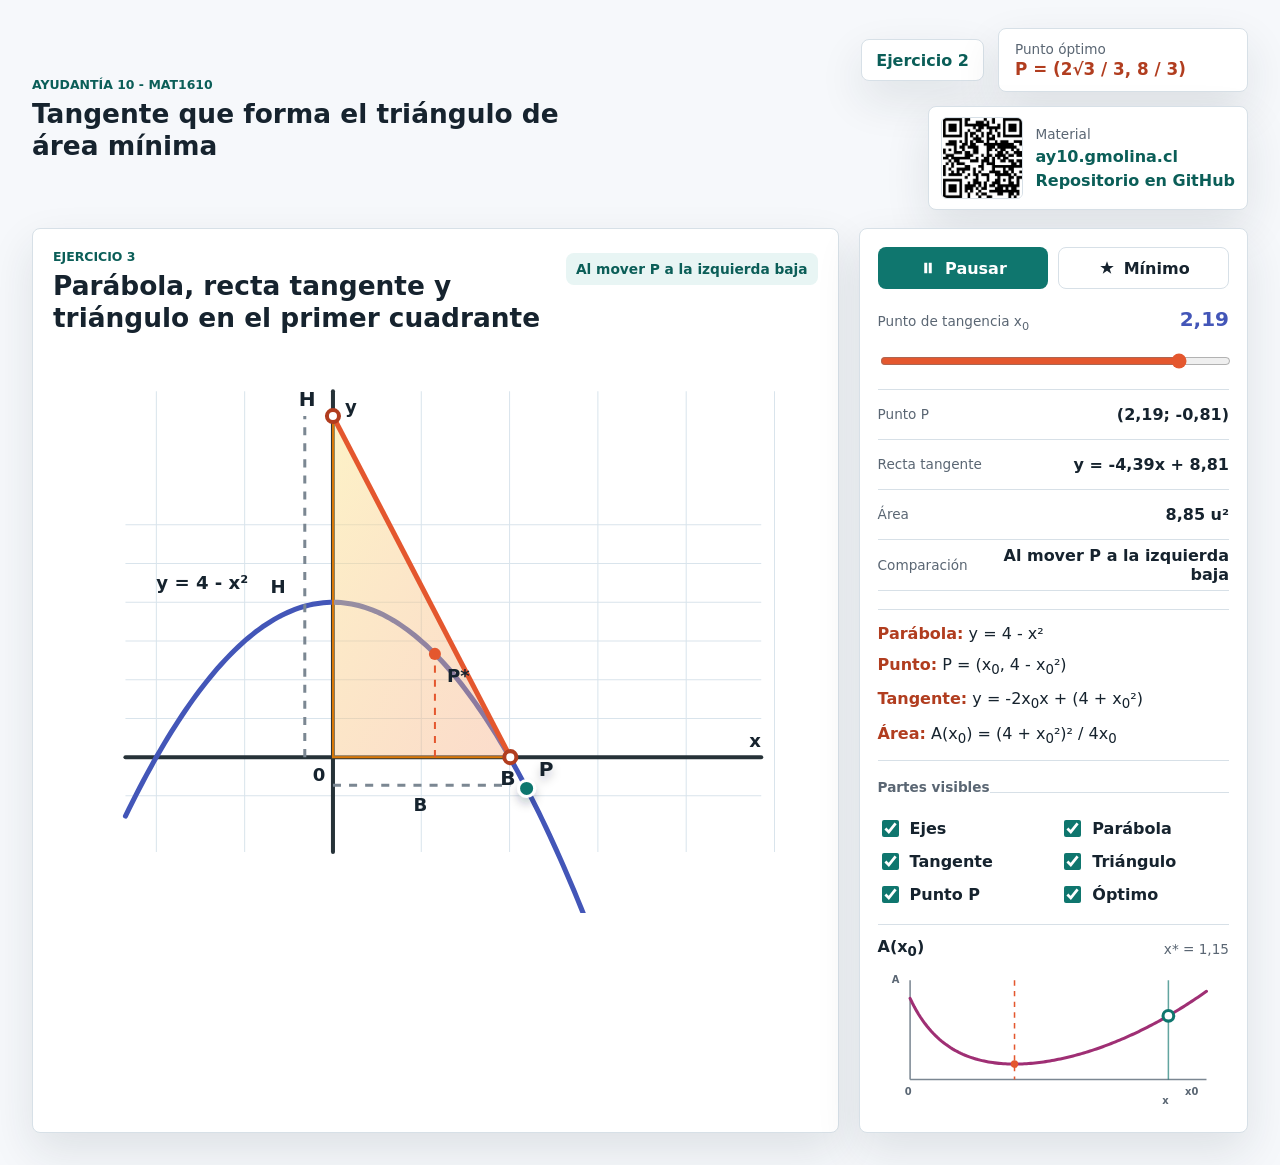
==== ejercicio3.html @ bfb3bd32 "Ejercicio 3" ====
<!doctype html>
<html lang="es">
  <head>
    <meta charset="utf-8">
    <meta name="viewport" content="width=device-width, initial-scale=1">
    <title>Ejercicio 3 | Tangente de area minima</title>
    <link rel="stylesheet" href="styles.css">
  </head>
  <body>
    <header class="topbar">
      <div>
        <p class="eyebrow">Ayudant&iacute;a 10 - MAT1610</p>
        <h1>Tangente que forma el tri&aacute;ngulo de &aacute;rea m&iacute;nima</h1>
      </div>
      <div class="topbar-actions">
        <a class="nav-link" href="index.html">Ejercicio 2</a>
        <div class="answer-pill">
          <span>Punto &oacute;ptimo</span>
          <strong>P = (2&radic;3 / 3, 8 / 3)</strong>
        </div>
        <div class="resource-panel" aria-label="Recursos">
          <a class="qr-link" href="https://ay10.gmolina.cl" target="_blank" rel="noopener" aria-label="Abrir ay10.gmolina.cl">
            <img class="qr-code" src="qr.png" alt="QR a ay10.gmolina.cl">
          </a>
          <div class="resource-links">
            <span>Material</span>
            <a href="https://ay10.gmolina.cl" target="_blank" rel="noopener">ay10.gmolina.cl</a>
            <a href="https://github.com/gonzalomolinah/ayudantia-10" target="_blank" rel="noopener">Repositorio en GitHub</a>
          </div>
        </div>
      </div>
    </header>

    <main class="layout">
      <section class="surface stage" aria-labelledby="diagram-title">
        <div class="section-head">
          <div>
            <p class="eyebrow">Ejercicio 3</p>
            <h2 id="diagram-title">Par&aacute;bola, recta tangente y tri&aacute;ngulo en el primer cuadrante</h2>
          </div>
          <p id="motion-state" class="state-label">Explorando tangentes</p>
        </div>

        <svg id="exercise3-diagram" class="math-diagram" viewBox="0 0 760 560" role="img" aria-label="Diagrama animado de la parabola y tangentes que forman triangulos con los ejes">
          <defs>
            <linearGradient id="triangleFill3" x1="0" x2="1" y1="0" y2="1">
              <stop offset="0" stop-color="#fbe58f" stop-opacity="0.5"></stop>
              <stop offset="1" stop-color="#f5a377" stop-opacity="0.38"></stop>
            </linearGradient>
            <filter id="pointShadow3" x="-40%" y="-40%" width="180%" height="180%">
              <feDropShadow dx="0" dy="6" stdDeviation="5" flood-color="#123" flood-opacity="0.22"></feDropShadow>
            </filter>
          </defs>

          <g class="part-grid">
            <path id="grid-lines" d="" class="grid-lines"></path>
          </g>

          <g class="part-axes">
            <line id="axis-x" class="axis-line" x1="0" y1="0" x2="0" y2="0"></line>
            <line id="axis-y" class="axis-line" x1="0" y1="0" x2="0" y2="0"></line>
            <text id="axis-x-label" class="axis-label" x="0" y="0">x</text>
            <text id="axis-y-label" class="axis-label" x="0" y="0">y</text>
            <text id="origin-label" class="axis-label" x="0" y="0">0</text>
          </g>

          <g class="part-parabola">
            <path id="parabola-path" class="parabola-path" d=""></path>
            <text id="parabola-label" class="curve-label" x="0" y="0">y = 4 - x&sup2;</text>
          </g>

          <g class="part-triangle">
            <polygon id="area-triangle" points="" fill="url(#triangleFill3)" stroke="#d97706" stroke-width="2"></polygon>
            <line id="base-guide" class="measure-line" x1="0" y1="0" x2="0" y2="0"></line>
            <line id="height-guide-3" class="measure-line" x1="0" y1="0" x2="0" y2="0"></line>
            <text id="base-label" class="measure-label" x="0" y="0">B</text>
            <text id="height-label-3" class="measure-label" x="0" y="0">H</text>
          </g>

          <g class="part-tangent">
            <line id="tangent-line" class="tangent-line" x1="0" y1="0" x2="0" y2="0"></line>
            <circle id="x-intercept-dot" class="intercept-dot" cx="0" cy="0" r="6"></circle>
            <circle id="y-intercept-dot" class="intercept-dot" cx="0" cy="0" r="6"></circle>
            <text id="x-intercept-label" class="point-label" x="0" y="0">B</text>
            <text id="y-intercept-label" class="point-label" x="0" y="0">H</text>
          </g>

          <g class="part-point" filter="url(#pointShadow3)">
            <circle id="tangent-point" class="current-dot" cx="0" cy="0" r="8"></circle>
            <text id="point-label-3" class="point-label" x="0" y="0">P</text>
          </g>

          <g class="part-optimum">
            <line id="optimum-guide" class="opt-line" x1="0" y1="0" x2="0" y2="0"></line>
            <circle id="optimum-point" class="opt-dot" cx="0" cy="0" r="6"></circle>
            <text id="optimum-label" class="curve-label" x="0" y="0">P*</text>
          </g>
        </svg>
      </section>

      <aside class="surface controls" aria-label="Controles de la animacion del ejercicio 3">
        <div class="control-row">
          <button id="play-toggle-3" class="primary-button" type="button" aria-pressed="true">
            <svg class="icon play-icon" viewBox="0 0 24 24" aria-hidden="true">
              <path d="M8 5v14l11-7z"></path>
            </svg>
            <svg class="icon pause-icon" viewBox="0 0 24 24" aria-hidden="true">
              <path d="M7 5h4v14H7zM13 5h4v14h-4z"></path>
            </svg>
            <span id="play-label-3">Pausar</span>
          </button>
          <button id="min-button" class="ghost-button" type="button">
            <svg class="icon" viewBox="0 0 24 24" aria-hidden="true">
              <path d="M12 3l2.3 6.3H21l-5.4 3.9 2.1 6.5L12 15.6 6.3 19.7l2.1-6.5L3 9.3h6.7z"></path>
            </svg>
            M&iacute;nimo
          </button>
        </div>

        <label class="slider-block" for="x-slider">
          <span>Punto de tangencia x<sub>0</sub></span>
          <strong id="x-value">1,15</strong>
        </label>
        <input id="x-slider" type="range" min="0.45" max="2.45" step="0.01" value="1.15" aria-label="Punto de tangencia x cero">

        <div class="metric-list" aria-live="polite">
          <div>
            <span>Punto P</span>
            <strong id="point-value">(1,15; 2,67)</strong>
          </div>
          <div>
            <span>Recta tangente</span>
            <strong id="line-value">y = -2,31x + 5,33</strong>
          </div>
          <div>
            <span>&Aacute;rea</span>
            <strong id="area-value">6,16 u&sup2;</strong>
          </div>
          <div>
            <span>Comparaci&oacute;n</span>
            <strong id="comparison-value-3">&Aacute;rea m&iacute;nima</strong>
          </div>
        </div>

        <div class="formula-panel">
          <p><strong>Par&aacute;bola:</strong> y = 4 - x&sup2;</p>
          <p><strong>Punto:</strong> P = (x<sub>0</sub>, 4 - x<sub>0</sub>&sup2;)</p>
          <p><strong>Tangente:</strong> y = -2x<sub>0</sub>x + (4 + x<sub>0</sub>&sup2;)</p>
          <p><strong>&Aacute;rea:</strong> A(x<sub>0</sub>) = (4 + x<sub>0</sub>&sup2;)&sup2; / 4x<sub>0</sub></p>
        </div>

        <fieldset class="part-toggles">
          <legend>Partes visibles</legend>
          <label><input type="checkbox" data-part="axes" checked> Ejes</label>
          <label><input type="checkbox" data-part="parabola" checked> Par&aacute;bola</label>
          <label><input type="checkbox" data-part="tangent" checked> Tangente</label>
          <label><input type="checkbox" data-part="triangle" checked> Tri&aacute;ngulo</label>
          <label><input type="checkbox" data-part="point" checked> Punto P</label>
          <label><input type="checkbox" data-part="optimum" checked> &Oacute;ptimo</label>
        </fieldset>

        <div class="chart-wrap" aria-labelledby="area-chart-title">
          <div class="section-head compact">
            <h2 id="area-chart-title">A(x<sub>0</sub>)</h2>
            <span id="min-value">x* = 1,15</span>
          </div>
          <svg id="area-chart" viewBox="0 0 460 190" role="img" aria-label="Grafico del area del triangulo segun el punto de tangencia">
            <line x1="42" y1="150" x2="430" y2="150" class="axis"></line>
            <line x1="42" y1="20" x2="42" y2="150" class="axis"></line>
            <path id="area-path" d="" class="area-path"></path>
            <line id="area-opt-line" x1="0" y1="20" x2="0" y2="150" class="opt-line"></line>
            <line id="area-current-line" x1="0" y1="20" x2="0" y2="150" class="current-line"></line>
            <circle id="area-opt-dot" cx="0" cy="0" r="5" class="opt-dot"></circle>
            <circle id="area-current-dot" cx="0" cy="0" r="7" class="current-dot"></circle>
            <text x="35" y="170" class="chart-label">0</text>
            <text x="402" y="170" class="chart-label">x0</text>
            <text x="18" y="24" class="chart-label">A</text>
            <text id="chart-x-label" x="0" y="182" class="chart-label">x</text>
          </svg>
        </div>
      </aside>
    </main>

    <script src="ejercicio3.js"></script>
  </body>
</html>
---- styles.css ----
:root {
  --bg: #f6f8fb;
  --ink: #16232e;
  --muted: #5a6673;
  --line: #d7e0e7;
  --panel: #ffffff;
  --teal: #0f766e;
  --teal-dark: #0b5e58;
  --orange: #e4572e;
  --orange-dark: #b13d1f;
  --indigo: #4356b8;
  --magenta: #9f2f74;
  --yellow: #f8d25c;
  --shadow: 0 18px 45px rgba(25, 42, 58, 0.11);
}

* {
  box-sizing: border-box;
}

html {
  min-height: 100%;
}

body {
  min-height: 100%;
  margin: 0;
  background: var(--bg);
  color: var(--ink);
  font-family: Inter, ui-sans-serif, system-ui, -apple-system, BlinkMacSystemFont, "Segoe UI", sans-serif;
  letter-spacing: 0;
}

button,
input {
  font: inherit;
}

.topbar {
  display: flex;
  align-items: center;
  justify-content: space-between;
  gap: 24px;
  padding: 28px 32px 18px;
}

.topbar-actions {
  display: flex;
  align-items: center;
  justify-content: flex-end;
  gap: 14px;
  flex-wrap: wrap;
}

.nav-link {
  display: inline-flex;
  align-items: center;
  justify-content: center;
  min-height: 42px;
  padding: 0 14px;
  border: 1px solid var(--line);
  border-radius: 8px;
  background: #fff;
  color: var(--teal-dark);
  font-weight: 800;
  text-decoration: none;
  box-shadow: var(--shadow);
}

.nav-link:hover {
  border-color: #aab8c4;
  background: #f8fafc;
}

.topbar h1,
.section-head h2 {
  margin: 0;
  font-size: 1.65rem;
  line-height: 1.2;
  letter-spacing: 0;
}

.eyebrow {
  margin: 0 0 6px;
  color: var(--teal-dark);
  font-size: 0.78rem;
  font-weight: 800;
  letter-spacing: 0;
  text-transform: uppercase;
}

.answer-pill {
  display: grid;
  gap: 2px;
  min-width: 250px;
  padding: 12px 16px;
  border: 1px solid var(--line);
  border-radius: 8px;
  background: #fff;
  box-shadow: var(--shadow);
}

.answer-pill span,
.metric-list span,
.slider-block span,
.chart-wrap span,
.resource-links span {
  color: var(--muted);
  font-size: 0.85rem;
}

.answer-pill strong {
  color: var(--orange-dark);
  font-size: 1.05rem;
}

.layout {
  display: grid;
  grid-template-columns: minmax(0, 1.45fr) minmax(330px, 0.7fr);
  gap: 20px;
  padding: 0 32px 32px;
}

.surface {
  border: 1px solid var(--line);
  border-radius: 8px;
  background: var(--panel);
  box-shadow: var(--shadow);
}

.stage {
  min-width: 0;
  padding: 20px;
}

.section-head {
  display: flex;
  align-items: flex-start;
  justify-content: space-between;
  gap: 18px;
  margin-bottom: 16px;
}

.section-head.compact {
  align-items: center;
  margin-bottom: 4px;
}

.section-head.compact h2 {
  font-size: 1rem;
}

.state-label {
  margin: 4px 0 0;
  padding: 8px 10px;
  border-radius: 8px;
  background: #e8f5f4;
  color: var(--teal-dark);
  font-size: 0.86rem;
  font-weight: 800;
  white-space: nowrap;
}

#diagram {
  display: block;
  width: 100%;
  max-height: 720px;
  min-height: 430px;
}

.math-diagram {
  display: block;
  width: 100%;
  max-height: 720px;
  min-height: 430px;
}

.svg-title,
.point-label,
.measure-label,
.height-label,
.chart-label {
  fill: var(--ink);
  font-family: Inter, ui-sans-serif, system-ui, sans-serif;
  font-weight: 800;
  letter-spacing: 0;
}

.svg-title {
  font-size: 18px;
  text-anchor: middle;
}

.point-label {
  font-size: 20px;
}

.measure-label {
  font-size: 18px;
}

.height-label {
  font-size: 28px;
}

.part-sphere,
.part-sphere-front,
.part-cylinder,
.part-triangle,
.part-height,
.part-axes,
.part-parabola,
.part-tangent,
.part-point,
.part-optimum,
.part-grid {
  transition: opacity 160ms ease;
}

body.hide-sphere .part-sphere,
body.hide-sphere .part-sphere-front,
body.hide-cylinder .part-cylinder,
body.hide-triangle .part-triangle,
body.hide-height .part-height,
body.hide-axes .part-axes,
body.hide-axes .part-grid,
body.hide-parabola .part-parabola,
body.hide-tangent .part-tangent,
body.hide-point .part-point,
body.hide-optimum .part-optimum {
  opacity: 0.12;
}

.grid-lines {
  fill: none;
  stroke: #d9e4ec;
  stroke-width: 1;
}

.axis-line {
  stroke: #263238;
  stroke-width: 4;
  stroke-linecap: round;
}

.axis-label,
.curve-label {
  fill: var(--ink);
  font-family: Inter, ui-sans-serif, system-ui, sans-serif;
  font-size: 18px;
  font-weight: 800;
}

.parabola-path {
  fill: none;
  stroke: var(--indigo);
  stroke-width: 5;
  stroke-linecap: round;
}

.tangent-line {
  stroke: var(--orange);
  stroke-width: 5;
  stroke-linecap: round;
}

.measure-line {
  stroke: #7b8792;
  stroke-width: 3;
  stroke-dasharray: 8 8;
}

.intercept-dot {
  fill: #fff;
  stroke: var(--orange-dark);
  stroke-width: 4;
}

#tangent-point {
  fill: var(--teal);
  stroke: #fff;
  stroke-width: 3;
}

.controls {
  display: flex;
  flex-direction: column;
  gap: 18px;
  padding: 18px;
}

.control-row {
  display: grid;
  grid-template-columns: 1fr 1fr;
  gap: 10px;
}

button {
  display: inline-flex;
  align-items: center;
  justify-content: center;
  gap: 8px;
  min-height: 42px;
  border: 1px solid transparent;
  border-radius: 8px;
  cursor: pointer;
  font-weight: 800;
  letter-spacing: 0;
}

button:focus-visible,
input:focus-visible {
  outline: 3px solid rgba(67, 86, 184, 0.28);
  outline-offset: 2px;
}

.primary-button {
  background: var(--teal);
  color: #fff;
}

.primary-button:hover {
  background: var(--teal-dark);
}

.ghost-button {
  border-color: var(--line);
  background: #fff;
  color: var(--ink);
}

.ghost-button:hover {
  border-color: #aab8c4;
  background: #f8fafc;
}

.icon {
  width: 18px;
  height: 18px;
  fill: currentColor;
  flex: 0 0 auto;
}

.play-icon {
  display: none;
}

.primary-button[aria-pressed="false"] .play-icon {
  display: block;
}

.primary-button[aria-pressed="false"] .pause-icon {
  display: none;
}

.slider-block {
  display: flex;
  align-items: baseline;
  justify-content: space-between;
  gap: 14px;
}

.slider-block strong {
  color: var(--indigo);
  font-size: 1.25rem;
  white-space: nowrap;
}

input[type="range"] {
  width: 100%;
  accent-color: var(--orange);
  cursor: pointer;
}

.metric-list {
  display: grid;
  gap: 0;
  border-top: 1px solid var(--line);
  border-bottom: 1px solid var(--line);
}

.metric-list div {
  display: flex;
  align-items: center;
  justify-content: space-between;
  gap: 16px;
  min-height: 50px;
  border-bottom: 1px solid var(--line);
}

.metric-list div:last-child {
  border-bottom: 0;
}

.metric-list strong {
  text-align: right;
}

.formula-panel {
  display: grid;
  gap: 8px;
  padding: 12px 0;
  border-top: 1px solid var(--line);
  border-bottom: 1px solid var(--line);
}

.formula-panel p {
  margin: 0;
  line-height: 1.45;
}

.formula-panel strong {
  color: var(--orange-dark);
}

.part-toggles {
  display: grid;
  grid-template-columns: 1fr 1fr;
  gap: 10px 14px;
  margin: 0;
  padding: 12px 0 0;
  border: 0;
  border-top: 1px solid var(--line);
}

.part-toggles legend {
  padding: 0 0 10px;
  color: var(--muted);
  font-size: 0.85rem;
  font-weight: 800;
}

.part-toggles label {
  display: flex;
  align-items: center;
  gap: 8px;
  color: var(--ink);
  font-weight: 700;
}

.part-toggles input {
  width: 17px;
  height: 17px;
  accent-color: var(--teal);
}

.view-mode {
  display: grid;
  grid-column: 1 / -1;
  gap: 8px;
  padding-top: 4px;
}

.view-mode span {
  color: var(--muted);
  font-size: 0.85rem;
  font-weight: 800;
}

.segmented-control {
  display: grid;
  grid-template-columns: 1fr 1fr;
  overflow: hidden;
  border: 1px solid var(--line);
  border-radius: 8px;
  background: #f8fafc;
}

.segment-button {
  min-height: 36px;
  border: 0;
  border-radius: 0;
  background: transparent;
  color: var(--muted);
}

.segment-button.active {
  background: var(--teal);
  color: #fff;
}

body.sphere-2d #sphere {
  fill: #f7fdff;
  stroke: #176b7a;
  stroke-width: 5;
}

body.sphere-2d .sphere-3d-detail,
body.sphere-2d .part-sphere-front {
  opacity: 0;
}

body.cylinder-2d #cylinder-wall {
  fill: rgba(228, 87, 46, 0.2);
  stroke-width: 5;
  opacity: 0.86;
}

body.cylinder-2d #cylinder-top,
body.cylinder-2d #cylinder-bottom,
body.cylinder-2d #cylinder-front {
  opacity: 0;
}

.chart-wrap {
  padding-top: 12px;
  border-top: 1px solid var(--line);
}

.resource-panel {
  display: grid;
  grid-template-columns: 82px minmax(170px, 1fr);
  gap: 12px;
  align-items: center;
  padding: 10px 12px;
  border: 1px solid var(--line);
  border-radius: 8px;
  background: #fff;
  box-shadow: var(--shadow);
}

.qr-link {
  display: block;
  width: 82px;
  height: 82px;
}

.qr-code {
  display: block;
  width: 82px;
  height: 82px;
  border: 1px solid var(--line);
  border-radius: 6px;
  background: #fff;
  object-fit: contain;
}

.resource-links {
  display: grid;
  gap: 5px;
  min-width: 0;
}

.resource-links a {
  color: var(--teal-dark);
  font-weight: 800;
  overflow-wrap: anywhere;
  text-decoration: none;
}

.resource-links a:hover {
  text-decoration: underline;
}

#volume-chart {
  display: block;
  width: 100%;
  height: auto;
}

.axis {
  stroke: #7b8792;
  stroke-width: 2;
}

.volume-path {
  fill: none;
  stroke: var(--indigo);
  stroke-width: 4;
  stroke-linecap: round;
}

.area-path {
  fill: none;
  stroke: var(--magenta);
  stroke-width: 4;
  stroke-linecap: round;
}

.opt-line {
  stroke: var(--orange);
  stroke-width: 2;
  stroke-dasharray: 7 7;
}

.current-line {
  stroke: var(--teal);
  stroke-width: 2;
  opacity: 0.65;
}

.opt-dot {
  fill: var(--orange);
}

.current-dot {
  fill: #fff;
  stroke: var(--teal);
  stroke-width: 4;
}

.chart-label {
  fill: var(--muted);
  font-size: 13px;
}

@media (max-width: 980px) {
  .topbar {
    align-items: stretch;
    flex-direction: column;
    padding: 22px 18px 14px;
  }

  .topbar-actions {
    justify-content: flex-start;
  }

  .answer-pill {
    min-width: 0;
  }

  .layout {
    grid-template-columns: 1fr;
    padding: 0 18px 24px;
  }

  #diagram {
    min-height: 360px;
  }
}

@media (max-width: 560px) {
  .stage,
  .controls {
    padding: 14px;
  }

  .section-head,
  .slider-block {
    align-items: flex-start;
    flex-direction: column;
  }

  .state-label {
    white-space: normal;
  }

  .control-row,
  .part-toggles {
    grid-template-columns: 1fr;
  }

  .metric-list div {
    align-items: flex-start;
    flex-direction: column;
    justify-content: center;
    gap: 2px;
    padding: 10px 0;
  }

  .metric-list strong {
    text-align: left;
  }

  .resource-panel {
    grid-template-columns: 76px 1fr;
    width: 100%;
  }

  .qr-link,
  .qr-code {
    width: 76px;
    height: 76px;
  }
}

@media (prefers-reduced-motion: reduce) {
  *,
  *::before,
  *::after {
    scroll-behavior: auto !important;
    transition-duration: 0.01ms !important;
    animation-duration: 0.01ms !important;
    animation-iteration-count: 1 !important;
  }
}
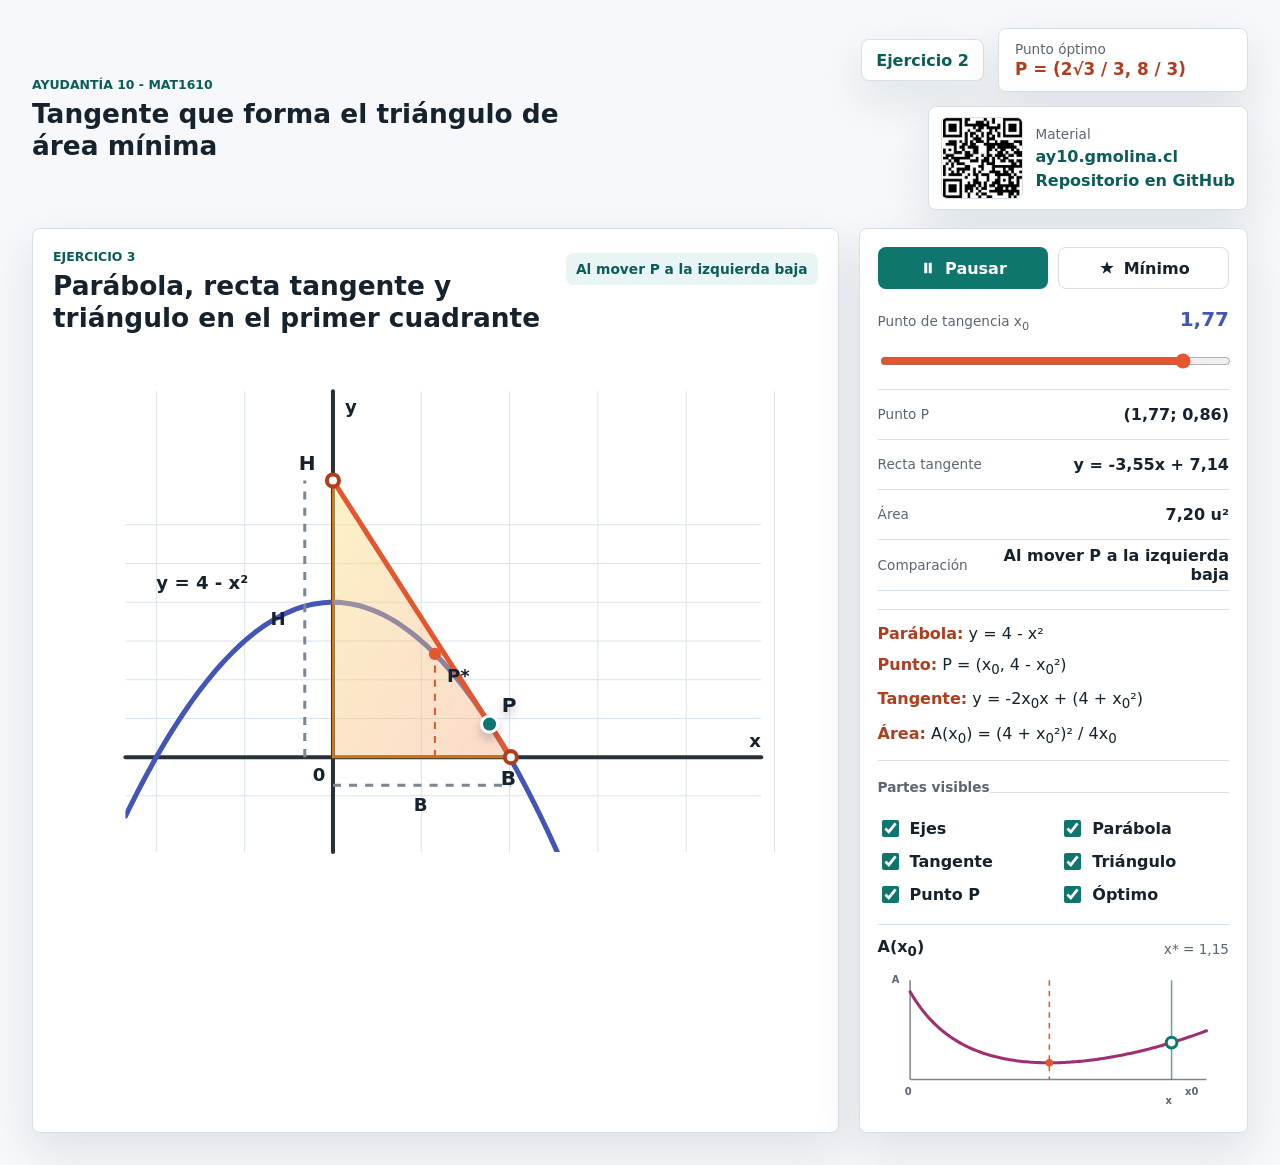
==== commit e22c49a0: "Fix exercise 3 deploy rendering" ====
--- a/ejercicio3.html
+++ b/ejercicio3.html
@@ -4,7 +4,7 @@
     <meta charset="utf-8">
     <meta name="viewport" content="width=device-width, initial-scale=1">
     <title>Ejercicio 3 | Tangente de area minima</title>
-    <link rel="stylesheet" href="styles.css">
+    <link rel="stylesheet" href="styles.css?v=20260512-fix1">
   </head>
   <body>
     <header class="topbar">
@@ -20,7 +20,7 @@
         </div>
         <div class="resource-panel" aria-label="Recursos">
           <a class="qr-link" href="https://ay10.gmolina.cl" target="_blank" rel="noopener" aria-label="Abrir ay10.gmolina.cl">
-            <img class="qr-code" src="qr.png" alt="QR a ay10.gmolina.cl">
+            <img class="qr-code" src="qr.png?v=20260512-fix1" alt="QR a ay10.gmolina.cl">
           </a>
           <div class="resource-links">
             <span>Material</span>
@@ -50,49 +50,52 @@
             <filter id="pointShadow3" x="-40%" y="-40%" width="180%" height="180%">
               <feDropShadow dx="0" dy="6" stdDeviation="5" flood-color="#123" flood-opacity="0.22"></feDropShadow>
             </filter>
+            <clipPath id="plotClip3">
+              <rect x="72" y="42" width="632" height="458"></rect>
+            </clipPath>
           </defs>
 
           <g class="part-grid">
-            <path id="grid-lines" d="" class="grid-lines"></path>
+            <path id="grid-lines" d="" class="grid-lines" fill="none" stroke="#d9e4ec" stroke-width="1"></path>
           </g>
 
           <g class="part-axes">
-            <line id="axis-x" class="axis-line" x1="0" y1="0" x2="0" y2="0"></line>
-            <line id="axis-y" class="axis-line" x1="0" y1="0" x2="0" y2="0"></line>
+            <line id="axis-x" class="axis-line" x1="0" y1="0" x2="0" y2="0" stroke="#263238" stroke-width="4" stroke-linecap="round"></line>
+            <line id="axis-y" class="axis-line" x1="0" y1="0" x2="0" y2="0" stroke="#263238" stroke-width="4" stroke-linecap="round"></line>
             <text id="axis-x-label" class="axis-label" x="0" y="0">x</text>
             <text id="axis-y-label" class="axis-label" x="0" y="0">y</text>
             <text id="origin-label" class="axis-label" x="0" y="0">0</text>
           </g>
 
           <g class="part-parabola">
-            <path id="parabola-path" class="parabola-path" d=""></path>
+            <path id="parabola-path" class="parabola-path" d="" fill="none" stroke="#4356b8" stroke-width="5" stroke-linecap="round" clip-path="url(#plotClip3)"></path>
             <text id="parabola-label" class="curve-label" x="0" y="0">y = 4 - x&sup2;</text>
           </g>
 
           <g class="part-triangle">
             <polygon id="area-triangle" points="" fill="url(#triangleFill3)" stroke="#d97706" stroke-width="2"></polygon>
-            <line id="base-guide" class="measure-line" x1="0" y1="0" x2="0" y2="0"></line>
-            <line id="height-guide-3" class="measure-line" x1="0" y1="0" x2="0" y2="0"></line>
+            <line id="base-guide" class="measure-line" x1="0" y1="0" x2="0" y2="0" stroke="#7b8792" stroke-width="3" stroke-dasharray="8 8"></line>
+            <line id="height-guide-3" class="measure-line" x1="0" y1="0" x2="0" y2="0" stroke="#7b8792" stroke-width="3" stroke-dasharray="8 8"></line>
             <text id="base-label" class="measure-label" x="0" y="0">B</text>
             <text id="height-label-3" class="measure-label" x="0" y="0">H</text>
           </g>
 
           <g class="part-tangent">
-            <line id="tangent-line" class="tangent-line" x1="0" y1="0" x2="0" y2="0"></line>
-            <circle id="x-intercept-dot" class="intercept-dot" cx="0" cy="0" r="6"></circle>
-            <circle id="y-intercept-dot" class="intercept-dot" cx="0" cy="0" r="6"></circle>
+            <line id="tangent-line" class="tangent-line" x1="0" y1="0" x2="0" y2="0" stroke="#e4572e" stroke-width="5" stroke-linecap="round"></line>
+            <circle id="x-intercept-dot" class="intercept-dot" cx="0" cy="0" r="6" fill="#fff" stroke="#b13d1f" stroke-width="4"></circle>
+            <circle id="y-intercept-dot" class="intercept-dot" cx="0" cy="0" r="6" fill="#fff" stroke="#b13d1f" stroke-width="4"></circle>
             <text id="x-intercept-label" class="point-label" x="0" y="0">B</text>
             <text id="y-intercept-label" class="point-label" x="0" y="0">H</text>
           </g>
 
           <g class="part-point" filter="url(#pointShadow3)">
-            <circle id="tangent-point" class="current-dot" cx="0" cy="0" r="8"></circle>
+            <circle id="tangent-point" class="current-dot" cx="0" cy="0" r="8" fill="#0f766e" stroke="#fff" stroke-width="3"></circle>
             <text id="point-label-3" class="point-label" x="0" y="0">P</text>
           </g>
 
           <g class="part-optimum">
-            <line id="optimum-guide" class="opt-line" x1="0" y1="0" x2="0" y2="0"></line>
-            <circle id="optimum-point" class="opt-dot" cx="0" cy="0" r="6"></circle>
+            <line id="optimum-guide" class="opt-line" x1="0" y1="0" x2="0" y2="0" stroke="#e4572e" stroke-width="2" stroke-dasharray="7 7"></line>
+            <circle id="optimum-point" class="opt-dot" cx="0" cy="0" r="6" fill="#e4572e"></circle>
             <text id="optimum-label" class="curve-label" x="0" y="0">P*</text>
           </g>
         </svg>
@@ -121,7 +124,7 @@
           <span>Punto de tangencia x<sub>0</sub></span>
           <strong id="x-value">1,15</strong>
         </label>
-        <input id="x-slider" type="range" min="0.45" max="2.45" step="0.01" value="1.15" aria-label="Punto de tangencia x cero">
+        <input id="x-slider" type="range" min="0.45" max="1.95" step="0.01" value="1.15" aria-label="Punto de tangencia x cero">
 
         <div class="metric-list" aria-live="polite">
           <div>
@@ -167,11 +170,11 @@
           <svg id="area-chart" viewBox="0 0 460 190" role="img" aria-label="Grafico del area del triangulo segun el punto de tangencia">
             <line x1="42" y1="150" x2="430" y2="150" class="axis"></line>
             <line x1="42" y1="20" x2="42" y2="150" class="axis"></line>
-            <path id="area-path" d="" class="area-path"></path>
-            <line id="area-opt-line" x1="0" y1="20" x2="0" y2="150" class="opt-line"></line>
-            <line id="area-current-line" x1="0" y1="20" x2="0" y2="150" class="current-line"></line>
-            <circle id="area-opt-dot" cx="0" cy="0" r="5" class="opt-dot"></circle>
-            <circle id="area-current-dot" cx="0" cy="0" r="7" class="current-dot"></circle>
+            <path id="area-path" d="" class="area-path" fill="none" stroke="#9f2f74" stroke-width="4" stroke-linecap="round"></path>
+            <line id="area-opt-line" x1="0" y1="20" x2="0" y2="150" class="opt-line" stroke="#e4572e" stroke-width="2" stroke-dasharray="7 7"></line>
+            <line id="area-current-line" x1="0" y1="20" x2="0" y2="150" class="current-line" stroke="#0f766e" stroke-width="2" opacity="0.65"></line>
+            <circle id="area-opt-dot" cx="0" cy="0" r="5" class="opt-dot" fill="#e4572e"></circle>
+            <circle id="area-current-dot" cx="0" cy="0" r="7" class="current-dot" fill="#fff" stroke="#0f766e" stroke-width="4"></circle>
             <text x="35" y="170" class="chart-label">0</text>
             <text x="402" y="170" class="chart-label">x0</text>
             <text x="18" y="24" class="chart-label">A</text>
@@ -181,6 +184,6 @@
       </aside>
     </main>
 
-    <script src="ejercicio3.js"></script>
+    <script src="ejercicio3.js?v=20260512-fix1"></script>
   </body>
 </html>
